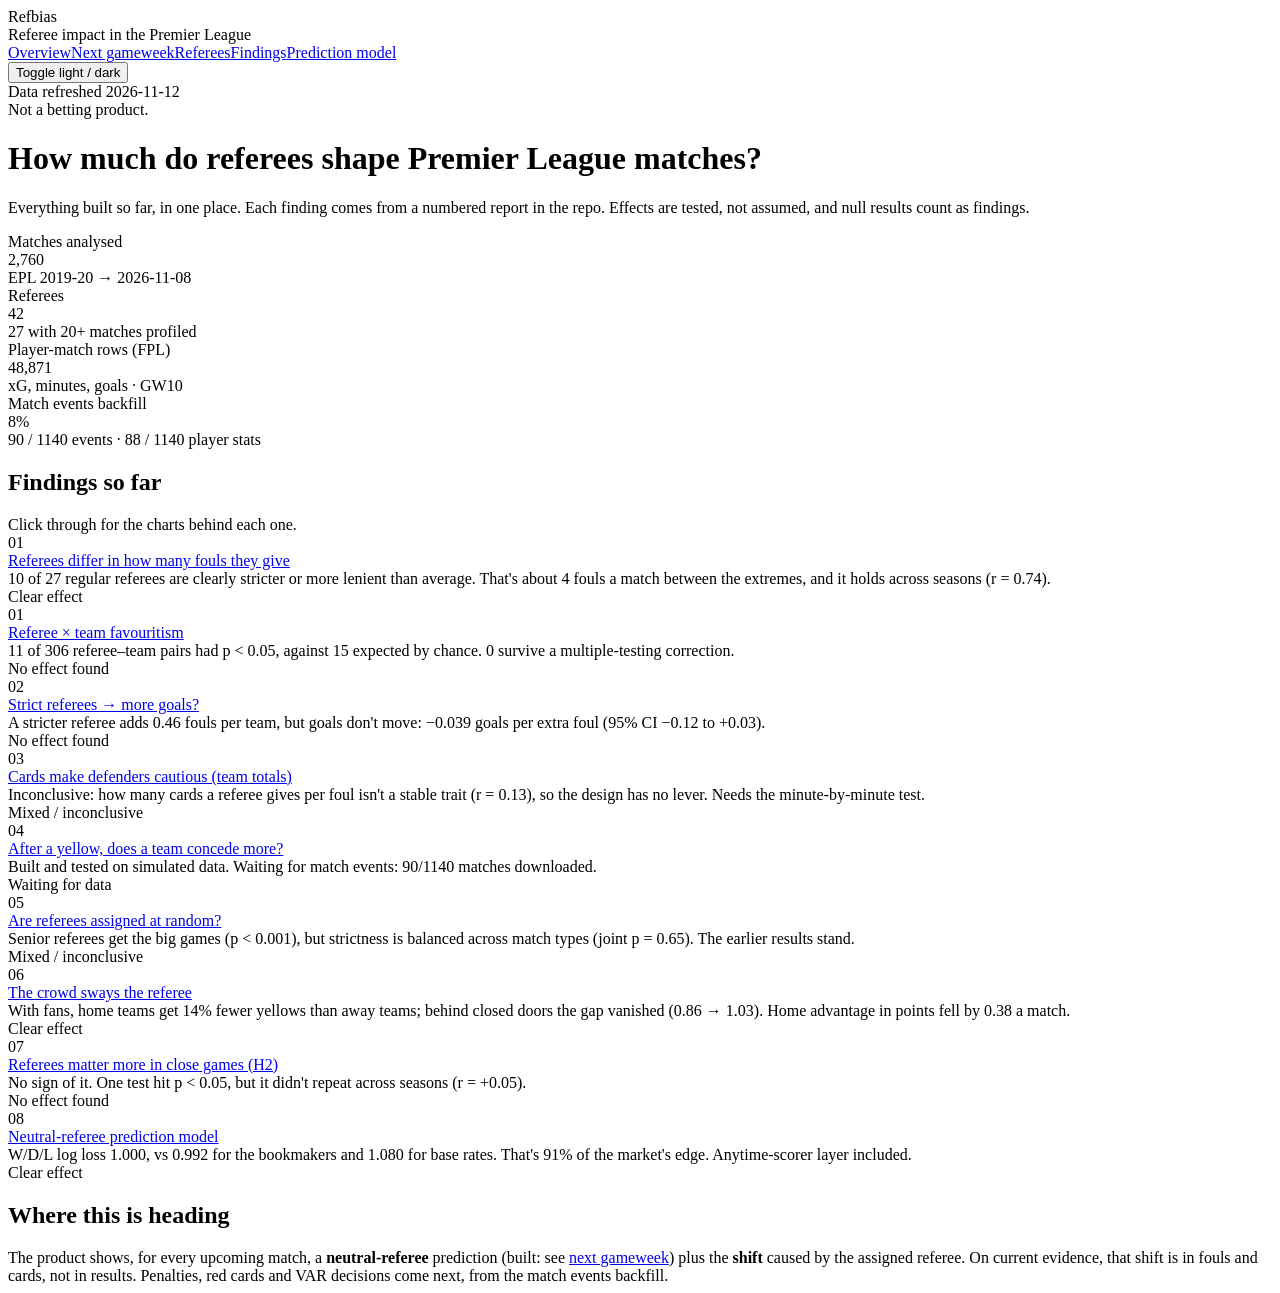
==== index.html @ 26c0f7f9 "Deploy dashboard 2026-11-12T18:56Z" ====
<!DOCTYPE html><!--ECUrWceeRQbYwWOrB_q6i--><html lang="en"><head><meta charSet="utf-8"/><meta name="viewport" content="width=device-width, initial-scale=1"/><link rel="stylesheet" href="/refbias-site/_next/static/css/5c55e3a667f16c22.css" data-precedence="next"/><link rel="preload" as="script" fetchPriority="low" href="/refbias-site/_next/static/chunks/webpack-c0bced33b0835803.js"/><script src="/refbias-site/_next/static/chunks/4bd1b696-c023c6e3521b1417.js" async=""></script><script src="/refbias-site/_next/static/chunks/255-5141c8f9f977b042.js" async=""></script><script src="/refbias-site/_next/static/chunks/main-app-4090a2dd60174a2a.js" async=""></script><script src="/refbias-site/_next/static/chunks/619-ba102abea3e3d0e4.js" async=""></script><script src="/refbias-site/_next/static/chunks/app/layout-abe1c6dff4b58927.js" async=""></script><script src="/refbias-site/_next/static/chunks/app/page-1b8b4e131edfd207.js" async=""></script><title>Refbias</title><meta name="description" content="How much do referees shape Premier League matches?"/><script src="/refbias-site/_next/static/chunks/polyfills-42372ed130431b0a.js" noModule=""></script></head><body><div hidden=""><!--$--><!--/$--></div><div class="shell"><aside class="side"><div class="brand">Refbias</div><div class="brand-sub">Referee impact in the Premier League</div><nav class="nav"><a class="active" href="/refbias-site/">Overview</a><a class="" href="/refbias-site/predictions/">Next gameweek</a><a class="" href="/refbias-site/referees/">Referees</a><a class="" href="/refbias-site/findings/">Findings</a><a class="" href="/refbias-site/model/">Prediction model</a></nav><button class="theme-toggle">Toggle light / dark</button><div class="side-foot">Data refreshed <!-- -->2026-11-12<br/>Not a betting product.</div></aside><main><h1>How much do referees shape Premier League matches?</h1><p class="lede">Everything built so far, in one place. Each finding comes from a numbered report in the repo. Effects are tested, not assumed, and null results count as findings.</p><div class="grid-4" style="margin-bottom:20px"><div class="tile"><div class="tile-label">Matches analysed</div><div class="tile-value">2,760</div><div class="tile-sub">EPL 2019-20 → 2026-11-08</div></div><div class="tile"><div class="tile-label">Referees</div><div class="tile-value">42</div><div class="tile-sub">27 with 20+ matches profiled</div></div><div class="tile"><div class="tile-label">Player-match rows (FPL)</div><div class="tile-value">48,871</div><div class="tile-sub">xG, minutes, goals · GW10</div></div><div class="tile"><div class="tile-label">Match events backfill</div><div class="tile-value">8%</div><div class="progress" aria-label="events backfill"><div style="width:7.894736842105263%"></div></div><div class="tile-sub">90 / 1140 events · 88 / 1140 player stats</div></div></div><section class="card"><div class="card-head"><div><h2>Findings so far</h2><div class="muted small">Click through for the charts behind each one.</div></div></div><div class="finding"><div class="finding-num">01</div><div><div class="finding-title"><a href="/refbias-site/referees/">Referees differ in how many fouls they give</a></div><div class="finding-text">10 of 27 regular referees are clearly stricter or more lenient than average. That&#x27;s about 4 fouls a match between the extremes, and it holds across seasons (r = 0.74).</div></div><span class="badge strong"><span class="dot"></span>Clear effect</span></div><div class="finding"><div class="finding-num">01</div><div><div class="finding-title"><a href="/refbias-site/referees/">Referee × team favouritism</a></div><div class="finding-text">11 of 306 referee–team pairs had p &lt; 0.05, against 15 expected by chance. 0 survive a multiple-testing correction.</div></div><span class="badge null"><span class="dot"></span>No effect found</span></div><div class="finding"><div class="finding-num">02</div><div><div class="finding-title"><a href="/refbias-site/findings/#fouls-goals">Strict referees → more goals?</a></div><div class="finding-text">A stricter referee adds 0.46 fouls per team, but goals don&#x27;t move: −0.039 goals per extra foul (95% CI −0.12 to +0.03).</div></div><span class="badge null"><span class="dot"></span>No effect found</span></div><div class="finding"><div class="finding-num">03</div><div><div class="finding-title"><a href="/refbias-site/findings/">Cards make defenders cautious (team totals)</a></div><div class="finding-text">Inconclusive: how many cards a referee gives per foul isn&#x27;t a stable trait (r = 0.13), so the design has no lever. Needs the minute-by-minute test.</div></div><span class="badge mixed"><span class="dot"></span>Mixed / inconclusive</span></div><div class="finding"><div class="finding-num">04</div><div><div class="finding-title"><a href="/refbias-site/findings/#card-timing">After a yellow, does a team concede more?</a></div><div class="finding-text">Built and tested on simulated data. Waiting for match events: 90/1140 matches downloaded.</div></div><span class="badge pending"><span class="dot"></span>Waiting for data</span></div><div class="finding"><div class="finding-num">05</div><div><div class="finding-title"><a href="/refbias-site/findings/#assignment">Are referees assigned at random?</a></div><div class="finding-text">Senior referees get the big games (p &lt; 0.001), but strictness is balanced across match types (joint p = 0.65). The earlier results stand.</div></div><span class="badge mixed"><span class="dot"></span>Mixed / inconclusive</span></div><div class="finding"><div class="finding-num">06</div><div><div class="finding-title"><a href="/refbias-site/findings/#crowd">The crowd sways the referee</a></div><div class="finding-text">With fans, home teams get 14% fewer yellows than away teams; behind closed doors the gap vanished (0.86 → 1.03). Home advantage in points fell by 0.38 a match.</div></div><span class="badge strong"><span class="dot"></span>Clear effect</span></div><div class="finding"><div class="finding-num">07</div><div><div class="finding-title"><a href="/refbias-site/findings/#closeness">Referees matter more in close games (H2)</a></div><div class="finding-text">No sign of it. One test hit p &lt; 0.05, but it didn&#x27;t repeat across seasons (r = +0.05).</div></div><span class="badge null"><span class="dot"></span>No effect found</span></div><div class="finding"><div class="finding-num">08</div><div><div class="finding-title"><a href="/refbias-site/model/">Neutral-referee prediction model</a></div><div class="finding-text">W/D/L log loss 1.000, vs 0.992 for the bookmakers and 1.080 for base rates. That&#x27;s 91% of the market&#x27;s edge. Anytime-scorer layer included.</div></div><span class="badge strong"><span class="dot"></span>Clear effect</span></div></section><section class="card"><div class="card-head"><div><h2>Where this is heading</h2></div></div><div class="finding-text">The product shows, for every upcoming match, a <b>neutral-referee</b> prediction (built: see<!-- --> <a href="/refbias-site/predictions/">next gameweek</a>) plus the <b>shift</b> caused by the assigned referee. On current evidence, that shift is in fouls and cards, not in results. Penalties, red cards and VAR decisions come next, from the match events backfill.</div></section><!--$--><!--/$--></main></div><script src="/refbias-site/_next/static/chunks/webpack-c0bced33b0835803.js" id="_R_" async=""></script><script>(self.__next_f=self.__next_f||[]).push([0])</script><script>self.__next_f.push([1,"1:\"$Sreact.fragment\"\n2:I[9039,[\"619\",\"static/chunks/619-ba102abea3e3d0e4.js\",\"177\",\"static/chunks/app/layout-abe1c6dff4b58927.js\"],\"Nav\"]\n3:I[9039,[\"619\",\"static/chunks/619-ba102abea3e3d0e4.js\",\"177\",\"static/chunks/app/layout-abe1c6dff4b58927.js\"],\"ThemeToggle\"]\n4:I[9766,[],\"\"]\n5:I[8924,[],\"\"]\n6:I[2619,[\"619\",\"static/chunks/619-ba102abea3e3d0e4.js\",\"974\",\"static/chunks/app/page-1b8b4e131edfd207.js\"],\"\"]\n13:I[7150,[],\"\"]\n:HL[\"/refbias-site/_next/static/css/5c55e3a667f16c22.css\",\"style\"]\n"])</script><script>self.__next_f.push([1,"0:{\"P\":null,\"b\":\"ECUrWceeRQbYwWOrB_q6i\",\"p\":\"/refbias-site\",\"c\":[\"\",\"\"],\"i\":false,\"f\":[[[\"\",{\"children\":[\"__PAGE__\",{}]},\"$undefined\",\"$undefined\",true],[\"\",[\"$\",\"$1\",\"c\",{\"children\":[[[\"$\",\"link\",\"0\",{\"rel\":\"stylesheet\",\"href\":\"/refbias-site/_next/static/css/5c55e3a667f16c22.css\",\"precedence\":\"next\",\"crossOrigin\":\"$undefined\",\"nonce\":\"$undefined\"}]],[\"$\",\"html\",null,{\"lang\":\"en\",\"children\":[\"$\",\"body\",null,{\"children\":[\"$\",\"div\",null,{\"className\":\"shell\",\"children\":[[\"$\",\"aside\",null,{\"className\":\"side\",\"children\":[[\"$\",\"div\",null,{\"className\":\"brand\",\"children\":\"Refbias\"}],[\"$\",\"div\",null,{\"className\":\"brand-sub\",\"children\":\"Referee impact in the Premier League\"}],[\"$\",\"$L2\",null,{}],[\"$\",\"$L3\",null,{}],[\"$\",\"div\",null,{\"className\":\"side-foot\",\"children\":[\"Data refreshed \",\"2026-11-12\",[\"$\",\"br\",null,{}],\"Not a betting product.\"]}]]}],[\"$\",\"main\",null,{\"children\":[\"$\",\"$L4\",null,{\"parallelRouterKey\":\"children\",\"error\":\"$undefined\",\"errorStyles\":\"$undefined\",\"errorScripts\":\"$undefined\",\"template\":[\"$\",\"$L5\",null,{}],\"templateStyles\":\"$undefined\",\"templateScripts\":\"$undefined\",\"notFound\":[[[\"$\",\"title\",null,{\"children\":\"404: This page could not be found.\"}],[\"$\",\"div\",null,{\"style\":{\"fontFamily\":\"system-ui,\\\"Segoe UI\\\",Roboto,Helvetica,Arial,sans-serif,\\\"Apple Color Emoji\\\",\\\"Segoe UI Emoji\\\"\",\"height\":\"100vh\",\"textAlign\":\"center\",\"display\":\"flex\",\"flexDirection\":\"column\",\"alignItems\":\"center\",\"justifyContent\":\"center\"},\"children\":[\"$\",\"div\",null,{\"children\":[[\"$\",\"style\",null,{\"dangerouslySetInnerHTML\":{\"__html\":\"body{color:#000;background:#fff;margin:0}.next-error-h1{border-right:1px solid rgba(0,0,0,.3)}@media (prefers-color-scheme:dark){body{color:#fff;background:#000}.next-error-h1{border-right:1px solid rgba(255,255,255,.3)}}\"}}],[\"$\",\"h1\",null,{\"className\":\"next-error-h1\",\"style\":{\"display\":\"inline-block\",\"margin\":\"0 20px 0 0\",\"padding\":\"0 23px 0 0\",\"fontSize\":24,\"fontWeight\":500,\"verticalAlign\":\"top\",\"lineHeight\":\"49px\"},\"children\":404}],[\"$\",\"div\",null,{\"style\":{\"display\":\"inline-block\"},\"children\":[\"$\",\"h2\",null,{\"style\":{\"fontSize\":14,\"fontWeight\":400,\"lineHeight\":\"49px\",\"margin\":0},\"children\":\"This page could not be found.\"}]}]]}]}]],[]],\"forbidden\":\"$undefined\",\"unauthorized\":\"$undefined\"}]}]]}]}]}]]}],{\"children\":[\"__PAGE__\",[\"$\",\"$1\",\"c\",{\"children\":[[[\"$\",\"h1\",null,{\"children\":\"How much do referees shape Premier League matches?\"}],[\"$\",\"p\",null,{\"className\":\"lede\",\"children\":\"Everything built so far, in one place. Each finding comes from a numbered report in the repo. Effects are tested, not assumed, and null results count as findings.\"}],[\"$\",\"div\",null,{\"className\":\"grid-4\",\"style\":{\"marginBottom\":20},\"children\":[[\"$\",\"div\",null,{\"className\":\"tile\",\"children\":[[\"$\",\"div\",null,{\"className\":\"tile-label\",\"children\":\"Matches analysed\"}],[\"$\",\"div\",null,{\"className\":\"tile-value\",\"children\":\"2,760\"}],\"$undefined\",[\"$\",\"div\",null,{\"className\":\"tile-sub\",\"children\":\"EPL 2019-20 → 2026-11-08\"}]]}],[\"$\",\"div\",null,{\"className\":\"tile\",\"children\":[[\"$\",\"div\",null,{\"className\":\"tile-label\",\"children\":\"Referees\"}],[\"$\",\"div\",null,{\"className\":\"tile-value\",\"children\":42}],\"$undefined\",[\"$\",\"div\",null,{\"className\":\"tile-sub\",\"children\":\"27 with 20+ matches profiled\"}]]}],[\"$\",\"div\",null,{\"className\":\"tile\",\"children\":[[\"$\",\"div\",null,{\"className\":\"tile-label\",\"children\":\"Player-match rows (FPL)\"}],[\"$\",\"div\",null,{\"className\":\"tile-value\",\"children\":\"48,871\"}],\"$undefined\",[\"$\",\"div\",null,{\"className\":\"tile-sub\",\"children\":\"xG, minutes, goals · GW10\"}]]}],[\"$\",\"div\",null,{\"className\":\"tile\",\"children\":[[\"$\",\"div\",null,{\"className\":\"tile-label\",\"children\":\"Match events backfill\"}],[\"$\",\"div\",null,{\"className\":\"tile-value\",\"children\":\"8%\"}],[\"$\",\"div\",null,{\"className\":\"progress\",\"aria-label\":\"events backfill\",\"children\":[\"$\",\"div\",null,{\"style\":{\"width\":\"7.894736842105263%\"}}]}],[\"$\",\"div\",null,{\"className\":\"tile-sub\",\"children\":\"90 / 1140 events · 88 / 1140 player stats\"}]]}]]}],[\"$\",\"section\",null,{\"className\":\"card\",\"children\":[[\"$\",\"div\",null,{\"className\":\"card-head\",\"children\":[[\"$\",\"div\",null,{\"children\":[[\"$\",\"h2\",null,{\"children\":\"Findings so far\"}],[\"$\",\"div\",null,{\"className\":\"muted small\",\"children\":\"Click through for the charts behind each one.\"}]]}],\"$undefined\"]}],[[\"$\",\"div\",\"Referees differ in how many fouls they give\",{\"className\":\"finding\",\"children\":[[\"$\",\"div\",null,{\"className\":\"finding-num\",\"children\":\"01\"}],[\"$\",\"div\",null,{\"children\":[[\"$\",\"div\",null,{\"className\":\"finding-title\",\"children\":[\"$\",\"$L6\",null,{\"href\":\"/referees/\",\"children\":\"Referees differ in how many fouls they give\"}]}],[\"$\",\"div\",null,{\"className\":\"finding-text\",\"children\":\"10 of 27 regular referees are clearly stricter or more lenient than average. That's about 4 fouls a match between the extremes, and it holds across seasons (r = 0.74).\"}]]}],\"$L7\"]}],\"$L8\",\"$L9\",\"$La\",\"$Lb\",\"$Lc\",\"$Ld\",\"$Le\",\"$Lf\"]]}],\"$L10\"],null,\"$L11\"]}],{},null,false]},null,false],\"$L12\",false]],\"m\":\"$undefined\",\"G\":[\"$13\",[]],\"s\":false,\"S\":true}\n"])</script><script>self.__next_f.push([1,"14:I[4431,[],\"OutletBoundary\"]\n16:I[5278,[],\"AsyncMetadataOutlet\"]\n18:I[4431,[],\"ViewportBoundary\"]\n1a:I[4431,[],\"MetadataBoundary\"]\n1b:\"$Sreact.suspense\"\n7:[\"$\",\"span\",null,{\"className\":\"badge strong\",\"children\":[[\"$\",\"span\",null,{\"className\":\"dot\"}],\"Clear effect\"]}]\n8:[\"$\",\"div\",\"Referee × team favouritism\",{\"className\":\"finding\",\"children\":[[\"$\",\"div\",null,{\"className\":\"finding-num\",\"children\":\"01\"}],[\"$\",\"div\",null,{\"children\":[[\"$\",\"div\",null,{\"className\":\"finding-title\",\"children\":[\"$\",\"$L6\",null,{\"href\":\"/referees/\",\"children\":\"Referee × team favouritism\"}]}],[\"$\",\"div\",null,{\"className\":\"finding-text\",\"children\":\"11 of 306 referee–team pairs had p \u003c 0.05, against 15 expected by chance. 0 survive a multiple-testing correction.\"}]]}],[\"$\",\"span\",null,{\"className\":\"badge null\",\"children\":[[\"$\",\"span\",null,{\"className\":\"dot\"}],\"No effect found\"]}]]}]\n9:[\"$\",\"div\",\"Strict referees → more goals?\",{\"className\":\"finding\",\"children\":[[\"$\",\"div\",null,{\"className\":\"finding-num\",\"children\":\"02\"}],[\"$\",\"div\",null,{\"children\":[[\"$\",\"div\",null,{\"className\":\"finding-title\",\"children\":[\"$\",\"$L6\",null,{\"href\":\"/findings/#fouls-goals\",\"children\":\"Strict referees → more goals?\"}]}],[\"$\",\"div\",null,{\"className\":\"finding-text\",\"children\":\"A stricter referee adds 0.46 fouls per team, but goals don't move: −0.039 goals per extra foul (95% CI −0.12 to +0.03).\"}]]}],[\"$\",\"span\",null,{\"className\":\"badge null\",\"children\":[[\"$\",\"span\",null,{\"className\":\"dot\"}],\"No effect found\"]}]]}]\na:[\"$\",\"div\",\"Cards make defenders cautious (team totals)\",{\"className\":\"finding\",\"children\":[[\"$\",\"div\",null,{\"className\":\"finding-num\",\"children\":\"03\"}],[\"$\",\"div\",null,{\"children\":[[\"$\",\"div\",null,{\"className\":\"finding-title\",\"children\":[\"$\",\"$L6\",null,{\"href\":\"/findings/\",\"children\":\"Cards make defenders cautious (team totals)\"}]}],[\"$\",\"div\",null,{\"className\":\"finding-text\",\"children\":\"Inconclusive: how many cards a referee gives per foul isn't a stable trait (r = 0.13), so the design has no lever. Needs the minute-by-minute test.\"}]]}]"])</script><script>self.__next_f.push([1,",[\"$\",\"span\",null,{\"className\":\"badge mixed\",\"children\":[[\"$\",\"span\",null,{\"className\":\"dot\"}],\"Mixed / inconclusive\"]}]]}]\nb:[\"$\",\"div\",\"After a yellow, does a team concede more?\",{\"className\":\"finding\",\"children\":[[\"$\",\"div\",null,{\"className\":\"finding-num\",\"children\":\"04\"}],[\"$\",\"div\",null,{\"children\":[[\"$\",\"div\",null,{\"className\":\"finding-title\",\"children\":[\"$\",\"$L6\",null,{\"href\":\"/findings/#card-timing\",\"children\":\"After a yellow, does a team concede more?\"}]}],[\"$\",\"div\",null,{\"className\":\"finding-text\",\"children\":\"Built and tested on simulated data. Waiting for match events: 90/1140 matches downloaded.\"}]]}],[\"$\",\"span\",null,{\"className\":\"badge pending\",\"children\":[[\"$\",\"span\",null,{\"className\":\"dot\"}],\"Waiting for data\"]}]]}]\nc:[\"$\",\"div\",\"Are referees assigned at random?\",{\"className\":\"finding\",\"children\":[[\"$\",\"div\",null,{\"className\":\"finding-num\",\"children\":\"05\"}],[\"$\",\"div\",null,{\"children\":[[\"$\",\"div\",null,{\"className\":\"finding-title\",\"children\":[\"$\",\"$L6\",null,{\"href\":\"/findings/#assignment\",\"children\":\"Are referees assigned at random?\"}]}],[\"$\",\"div\",null,{\"className\":\"finding-text\",\"children\":\"Senior referees get the big games (p \u003c 0.001), but strictness is balanced across match types (joint p = 0.65). The earlier results stand.\"}]]}],[\"$\",\"span\",null,{\"className\":\"badge mixed\",\"children\":[[\"$\",\"span\",null,{\"className\":\"dot\"}],\"Mixed / inconclusive\"]}]]}]\nd:[\"$\",\"div\",\"The crowd sways the referee\",{\"className\":\"finding\",\"children\":[[\"$\",\"div\",null,{\"className\":\"finding-num\",\"children\":\"06\"}],[\"$\",\"div\",null,{\"children\":[[\"$\",\"div\",null,{\"className\":\"finding-title\",\"children\":[\"$\",\"$L6\",null,{\"href\":\"/findings/#crowd\",\"children\":\"The crowd sways the referee\"}]}],[\"$\",\"div\",null,{\"className\":\"finding-text\",\"children\":\"With fans, home teams get 14% fewer yellows than away teams; behind closed doors the gap vanished (0.86 → 1.03). Home advantage in points fell by 0.38 a match.\"}]]}],[\"$\",\"span\",null,{\"className\":\"badge strong\",\"children\":[[\"$\",\"span\",null,{\"className\":\"dot\"}],\"Clear effect\"]}]]}]\ne:["])</script><script>self.__next_f.push([1,"\"$\",\"div\",\"Referees matter more in close games (H2)\",{\"className\":\"finding\",\"children\":[[\"$\",\"div\",null,{\"className\":\"finding-num\",\"children\":\"07\"}],[\"$\",\"div\",null,{\"children\":[[\"$\",\"div\",null,{\"className\":\"finding-title\",\"children\":[\"$\",\"$L6\",null,{\"href\":\"/findings/#closeness\",\"children\":\"Referees matter more in close games (H2)\"}]}],[\"$\",\"div\",null,{\"className\":\"finding-text\",\"children\":\"No sign of it. One test hit p \u003c 0.05, but it didn't repeat across seasons (r = +0.05).\"}]]}],[\"$\",\"span\",null,{\"className\":\"badge null\",\"children\":[[\"$\",\"span\",null,{\"className\":\"dot\"}],\"No effect found\"]}]]}]\nf:[\"$\",\"div\",\"Neutral-referee prediction model\",{\"className\":\"finding\",\"children\":[[\"$\",\"div\",null,{\"className\":\"finding-num\",\"children\":\"08\"}],[\"$\",\"div\",null,{\"children\":[[\"$\",\"div\",null,{\"className\":\"finding-title\",\"children\":[\"$\",\"$L6\",null,{\"href\":\"/model/\",\"children\":\"Neutral-referee prediction model\"}]}],[\"$\",\"div\",null,{\"className\":\"finding-text\",\"children\":\"W/D/L log loss 1.000, vs 0.992 for the bookmakers and 1.080 for base rates. That's 91% of the market's edge. Anytime-scorer layer included.\"}]]}],[\"$\",\"span\",null,{\"className\":\"badge strong\",\"children\":[[\"$\",\"span\",null,{\"className\":\"dot\"}],\"Clear effect\"]}]]}]\n"])</script><script>self.__next_f.push([1,"10:[\"$\",\"section\",null,{\"className\":\"card\",\"children\":[[\"$\",\"div\",null,{\"className\":\"card-head\",\"children\":[[\"$\",\"div\",null,{\"children\":[[\"$\",\"h2\",null,{\"children\":\"Where this is heading\"}],\"$undefined\"]}],\"$undefined\"]}],[\"$\",\"div\",null,{\"className\":\"finding-text\",\"children\":[\"The product shows, for every upcoming match, a \",[\"$\",\"b\",null,{\"children\":\"neutral-referee\"}],\" prediction (built: see\",\" \",[\"$\",\"$L6\",null,{\"href\":\"/predictions/\",\"children\":\"next gameweek\"}],\") plus the \",[\"$\",\"b\",null,{\"children\":\"shift\"}],\" caused by the assigned referee. On current evidence, that shift is in fouls and cards, not in results. Penalties, red cards and VAR decisions come next, from the match events backfill.\"]}]]}]\n"])</script><script>self.__next_f.push([1,"11:[\"$\",\"$L14\",null,{\"children\":[\"$L15\",[\"$\",\"$L16\",null,{\"promise\":\"$@17\"}]]}]\n12:[\"$\",\"$1\",\"h\",{\"children\":[null,[[\"$\",\"$L18\",null,{\"children\":\"$L19\"}],null],[\"$\",\"$L1a\",null,{\"children\":[\"$\",\"div\",null,{\"hidden\":true,\"children\":[\"$\",\"$1b\",null,{\"fallback\":null,\"children\":\"$L1c\"}]}]}]]}]\n"])</script><script>self.__next_f.push([1,"19:[[\"$\",\"meta\",\"0\",{\"charSet\":\"utf-8\"}],[\"$\",\"meta\",\"1\",{\"name\":\"viewport\",\"content\":\"width=device-width, initial-scale=1\"}]]\n15:null\n"])</script><script>self.__next_f.push([1,"17:{\"metadata\":[[\"$\",\"title\",\"0\",{\"children\":\"Refbias\"}],[\"$\",\"meta\",\"1\",{\"name\":\"description\",\"content\":\"How much do referees shape Premier League matches?\"}]],\"error\":null,\"digest\":\"$undefined\"}\n"])</script><script>self.__next_f.push([1,"1c:\"$17:metadata\"\n"])</script></body></html>
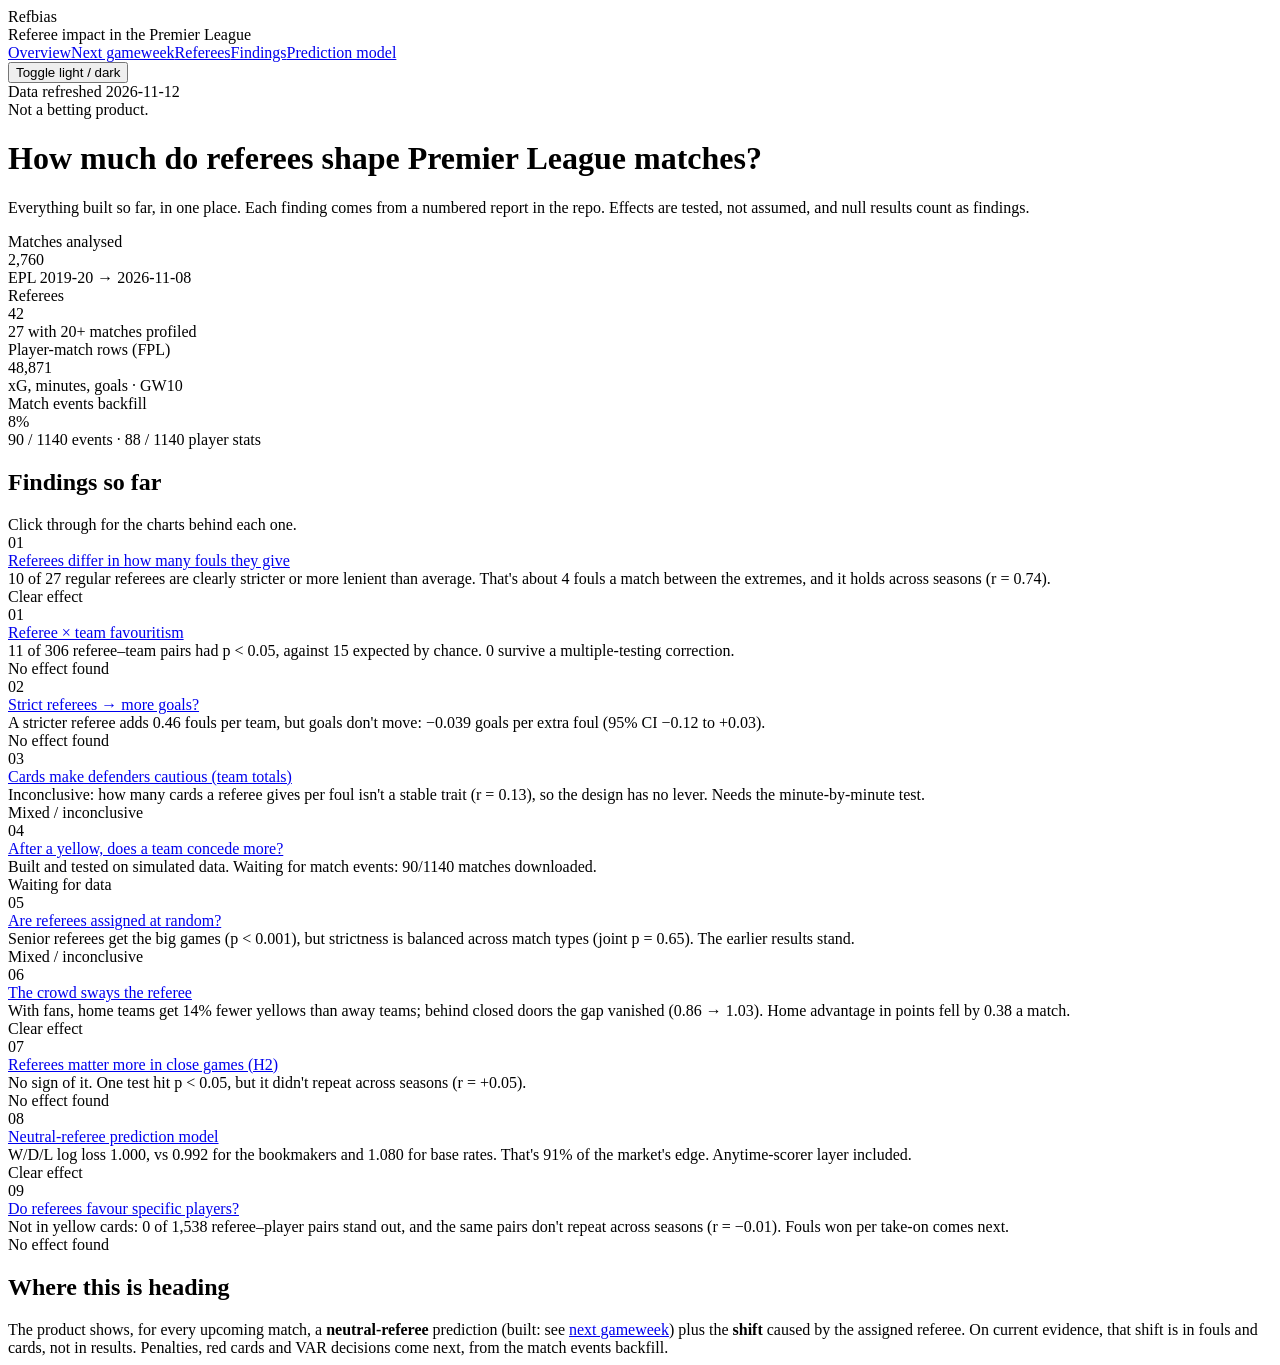
==== commit e5537a4d: "Deploy dashboard 2026-11-12T19:23Z" ====
--- a/index.html
+++ b/index.html
@@ -1 +1 @@
-<!DOCTYPE html><!--ECUrWceeRQbYwWOrB_q6i--><html lang="en"><head><meta charSet="utf-8"/><meta name="viewport" content="width=device-width, initial-scale=1"/><link rel="stylesheet" href="/refbias-site/_next/static/css/5c55e3a667f16c22.css" data-precedence="next"/><link rel="preload" as="script" fetchPriority="low" href="/refbias-site/_next/static/chunks/webpack-c0bced33b0835803.js"/><script src="/refbias-site/_next/static/chunks/4bd1b696-c023c6e3521b1417.js" async=""></script><script src="/refbias-site/_next/static/chunks/255-5141c8f9f977b042.js" async=""></script><script src="/refbias-site/_next/static/chunks/main-app-4090a2dd60174a2a.js" async=""></script><script src="/refbias-site/_next/static/chunks/619-ba102abea3e3d0e4.js" async=""></script><script src="/refbias-site/_next/static/chunks/app/layout-abe1c6dff4b58927.js" async=""></script><script src="/refbias-site/_next/static/chunks/app/page-1b8b4e131edfd207.js" async=""></script><title>Refbias</title><meta name="description" content="How much do referees shape Premier League matches?"/><script src="/refbias-site/_next/static/chunks/polyfills-42372ed130431b0a.js" noModule=""></script></head><body><div hidden=""><!--$--><!--/$--></div><div class="shell"><aside class="side"><div class="brand">Refbias</div><div class="brand-sub">Referee impact in the Premier League</div><nav class="nav"><a class="active" href="/refbias-site/">Overview</a><a class="" href="/refbias-site/predictions/">Next gameweek</a><a class="" href="/refbias-site/referees/">Referees</a><a class="" href="/refbias-site/findings/">Findings</a><a class="" href="/refbias-site/model/">Prediction model</a></nav><button class="theme-toggle">Toggle light / dark</button><div class="side-foot">Data refreshed <!-- -->2026-11-12<br/>Not a betting product.</div></aside><main><h1>How much do referees shape Premier League matches?</h1><p class="lede">Everything built so far, in one place. Each finding comes from a numbered report in the repo. Effects are tested, not assumed, and null results count as findings.</p><div class="grid-4" style="margin-bottom:20px"><div class="tile"><div class="tile-label">Matches analysed</div><div class="tile-value">2,760</div><div class="tile-sub">EPL 2019-20 → 2026-11-08</div></div><div class="tile"><div class="tile-label">Referees</div><div class="tile-value">42</div><div class="tile-sub">27 with 20+ matches profiled</div></div><div class="tile"><div class="tile-label">Player-match rows (FPL)</div><div class="tile-value">48,871</div><div class="tile-sub">xG, minutes, goals · GW10</div></div><div class="tile"><div class="tile-label">Match events backfill</div><div class="tile-value">8%</div><div class="progress" aria-label="events backfill"><div style="width:7.894736842105263%"></div></div><div class="tile-sub">90 / 1140 events · 88 / 1140 player stats</div></div></div><section class="card"><div class="card-head"><div><h2>Findings so far</h2><div class="muted small">Click through for the charts behind each one.</div></div></div><div class="finding"><div class="finding-num">01</div><div><div class="finding-title"><a href="/refbias-site/referees/">Referees differ in how many fouls they give</a></div><div class="finding-text">10 of 27 regular referees are clearly stricter or more lenient than average. That&#x27;s about 4 fouls a match between the extremes, and it holds across seasons (r = 0.74).</div></div><span class="badge strong"><span class="dot"></span>Clear effect</span></div><div class="finding"><div class="finding-num">01</div><div><div class="finding-title"><a href="/refbias-site/referees/">Referee × team favouritism</a></div><div class="finding-text">11 of 306 referee–team pairs had p &lt; 0.05, against 15 expected by chance. 0 survive a multiple-testing correction.</div></div><span class="badge null"><span class="dot"></span>No effect found</span></div><div class="finding"><div class="finding-num">02</div><div><div class="finding-title"><a href="/refbias-site/findings/#fouls-goals">Strict referees → more goals?</a></div><div class="finding-text">A stricter referee adds 0.46 fouls per team, but goals don&#x27;t move: −0.039 goals per extra foul (95% CI −0.12 to +0.03).</div></div><span class="badge null"><span class="dot"></span>No effect found</span></div><div class="finding"><div class="finding-num">03</div><div><div class="finding-title"><a href="/refbias-site/findings/">Cards make defenders cautious (team totals)</a></div><div class="finding-text">Inconclusive: how many cards a referee gives per foul isn&#x27;t a stable trait (r = 0.13), so the design has no lever. Needs the minute-by-minute test.</div></div><span class="badge mixed"><span class="dot"></span>Mixed / inconclusive</span></div><div class="finding"><div class="finding-num">04</div><div><div class="finding-title"><a href="/refbias-site/findings/#card-timing">After a yellow, does a team concede more?</a></div><div class="finding-text">Built and tested on simulated data. Waiting for match events: 90/1140 matches downloaded.</div></div><span class="badge pending"><span class="dot"></span>Waiting for data</span></div><div class="finding"><div class="finding-num">05</div><div><div class="finding-title"><a href="/refbias-site/findings/#assignment">Are referees assigned at random?</a></div><div class="finding-text">Senior referees get the big games (p &lt; 0.001), but strictness is balanced across match types (joint p = 0.65). The earlier results stand.</div></div><span class="badge mixed"><span class="dot"></span>Mixed / inconclusive</span></div><div class="finding"><div class="finding-num">06</div><div><div class="finding-title"><a href="/refbias-site/findings/#crowd">The crowd sways the referee</a></div><div class="finding-text">With fans, home teams get 14% fewer yellows than away teams; behind closed doors the gap vanished (0.86 → 1.03). Home advantage in points fell by 0.38 a match.</div></div><span class="badge strong"><span class="dot"></span>Clear effect</span></div><div class="finding"><div class="finding-num">07</div><div><div class="finding-title"><a href="/refbias-site/findings/#closeness">Referees matter more in close games (H2)</a></div><div class="finding-text">No sign of it. One test hit p &lt; 0.05, but it didn&#x27;t repeat across seasons (r = +0.05).</div></div><span class="badge null"><span class="dot"></span>No effect found</span></div><div class="finding"><div class="finding-num">08</div><div><div class="finding-title"><a href="/refbias-site/model/">Neutral-referee prediction model</a></div><div class="finding-text">W/D/L log loss 1.000, vs 0.992 for the bookmakers and 1.080 for base rates. That&#x27;s 91% of the market&#x27;s edge. Anytime-scorer layer included.</div></div><span class="badge strong"><span class="dot"></span>Clear effect</span></div></section><section class="card"><div class="card-head"><div><h2>Where this is heading</h2></div></div><div class="finding-text">The product shows, for every upcoming match, a <b>neutral-referee</b> prediction (built: see<!-- --> <a href="/refbias-site/predictions/">next gameweek</a>) plus the <b>shift</b> caused by the assigned referee. On current evidence, that shift is in fouls and cards, not in results. Penalties, red cards and VAR decisions come next, from the match events backfill.</div></section><!--$--><!--/$--></main></div><script src="/refbias-site/_next/static/chunks/webpack-c0bced33b0835803.js" id="_R_" async=""></script><script>(self.__next_f=self.__next_f||[]).push([0])</script><script>self.__next_f.push([1,"1:\"$Sreact.fragment\"\n2:I[9039,[\"619\",\"static/chunks/619-ba102abea3e3d0e4.js\",\"177\",\"static/chunks/app/layout-abe1c6dff4b58927.js\"],\"Nav\"]\n3:I[9039,[\"619\",\"static/chunks/619-ba102abea3e3d0e4.js\",\"177\",\"static/chunks/app/layout-abe1c6dff4b58927.js\"],\"ThemeToggle\"]\n4:I[9766,[],\"\"]\n5:I[8924,[],\"\"]\n6:I[2619,[\"619\",\"static/chunks/619-ba102abea3e3d0e4.js\",\"974\",\"static/chunks/app/page-1b8b4e131edfd207.js\"],\"\"]\n13:I[7150,[],\"\"]\n:HL[\"/refbias-site/_next/static/css/5c55e3a667f16c22.css\",\"style\"]\n"])</script><script>self.__next_f.push([1,"0:{\"P\":null,\"b\":\"ECUrWceeRQbYwWOrB_q6i\",\"p\":\"/refbias-site\",\"c\":[\"\",\"\"],\"i\":false,\"f\":[[[\"\",{\"children\":[\"__PAGE__\",{}]},\"$undefined\",\"$undefined\",true],[\"\",[\"$\",\"$1\",\"c\",{\"children\":[[[\"$\",\"link\",\"0\",{\"rel\":\"stylesheet\",\"href\":\"/refbias-site/_next/static/css/5c55e3a667f16c22.css\",\"precedence\":\"next\",\"crossOrigin\":\"$undefined\",\"nonce\":\"$undefined\"}]],[\"$\",\"html\",null,{\"lang\":\"en\",\"children\":[\"$\",\"body\",null,{\"children\":[\"$\",\"div\",null,{\"className\":\"shell\",\"children\":[[\"$\",\"aside\",null,{\"className\":\"side\",\"children\":[[\"$\",\"div\",null,{\"className\":\"brand\",\"children\":\"Refbias\"}],[\"$\",\"div\",null,{\"className\":\"brand-sub\",\"children\":\"Referee impact in the Premier League\"}],[\"$\",\"$L2\",null,{}],[\"$\",\"$L3\",null,{}],[\"$\",\"div\",null,{\"className\":\"side-foot\",\"children\":[\"Data refreshed \",\"2026-11-12\",[\"$\",\"br\",null,{}],\"Not a betting product.\"]}]]}],[\"$\",\"main\",null,{\"children\":[\"$\",\"$L4\",null,{\"parallelRouterKey\":\"children\",\"error\":\"$undefined\",\"errorStyles\":\"$undefined\",\"errorScripts\":\"$undefined\",\"template\":[\"$\",\"$L5\",null,{}],\"templateStyles\":\"$undefined\",\"templateScripts\":\"$undefined\",\"notFound\":[[[\"$\",\"title\",null,{\"children\":\"404: This page could not be found.\"}],[\"$\",\"div\",null,{\"style\":{\"fontFamily\":\"system-ui,\\\"Segoe UI\\\",Roboto,Helvetica,Arial,sans-serif,\\\"Apple Color Emoji\\\",\\\"Segoe UI Emoji\\\"\",\"height\":\"100vh\",\"textAlign\":\"center\",\"display\":\"flex\",\"flexDirection\":\"column\",\"alignItems\":\"center\",\"justifyContent\":\"center\"},\"children\":[\"$\",\"div\",null,{\"children\":[[\"$\",\"style\",null,{\"dangerouslySetInnerHTML\":{\"__html\":\"body{color:#000;background:#fff;margin:0}.next-error-h1{border-right:1px solid rgba(0,0,0,.3)}@media (prefers-color-scheme:dark){body{color:#fff;background:#000}.next-error-h1{border-right:1px solid rgba(255,255,255,.3)}}\"}}],[\"$\",\"h1\",null,{\"className\":\"next-error-h1\",\"style\":{\"display\":\"inline-block\",\"margin\":\"0 20px 0 0\",\"padding\":\"0 23px 0 0\",\"fontSize\":24,\"fontWeight\":500,\"verticalAlign\":\"top\",\"lineHeight\":\"49px\"},\"children\":404}],[\"$\",\"div\",null,{\"style\":{\"display\":\"inline-block\"},\"children\":[\"$\",\"h2\",null,{\"style\":{\"fontSize\":14,\"fontWeight\":400,\"lineHeight\":\"49px\",\"margin\":0},\"children\":\"This page could not be found.\"}]}]]}]}]],[]],\"forbidden\":\"$undefined\",\"unauthorized\":\"$undefined\"}]}]]}]}]}]]}],{\"children\":[\"__PAGE__\",[\"$\",\"$1\",\"c\",{\"children\":[[[\"$\",\"h1\",null,{\"children\":\"How much do referees shape Premier League matches?\"}],[\"$\",\"p\",null,{\"className\":\"lede\",\"children\":\"Everything built so far, in one place. Each finding comes from a numbered report in the repo. Effects are tested, not assumed, and null results count as findings.\"}],[\"$\",\"div\",null,{\"className\":\"grid-4\",\"style\":{\"marginBottom\":20},\"children\":[[\"$\",\"div\",null,{\"className\":\"tile\",\"children\":[[\"$\",\"div\",null,{\"className\":\"tile-label\",\"children\":\"Matches analysed\"}],[\"$\",\"div\",null,{\"className\":\"tile-value\",\"children\":\"2,760\"}],\"$undefined\",[\"$\",\"div\",null,{\"className\":\"tile-sub\",\"children\":\"EPL 2019-20 → 2026-11-08\"}]]}],[\"$\",\"div\",null,{\"className\":\"tile\",\"children\":[[\"$\",\"div\",null,{\"className\":\"tile-label\",\"children\":\"Referees\"}],[\"$\",\"div\",null,{\"className\":\"tile-value\",\"children\":42}],\"$undefined\",[\"$\",\"div\",null,{\"className\":\"tile-sub\",\"children\":\"27 with 20+ matches profiled\"}]]}],[\"$\",\"div\",null,{\"className\":\"tile\",\"children\":[[\"$\",\"div\",null,{\"className\":\"tile-label\",\"children\":\"Player-match rows (FPL)\"}],[\"$\",\"div\",null,{\"className\":\"tile-value\",\"children\":\"48,871\"}],\"$undefined\",[\"$\",\"div\",null,{\"className\":\"tile-sub\",\"children\":\"xG, minutes, goals · GW10\"}]]}],[\"$\",\"div\",null,{\"className\":\"tile\",\"children\":[[\"$\",\"div\",null,{\"className\":\"tile-label\",\"children\":\"Match events backfill\"}],[\"$\",\"div\",null,{\"className\":\"tile-value\",\"children\":\"8%\"}],[\"$\",\"div\",null,{\"className\":\"progress\",\"aria-label\":\"events backfill\",\"children\":[\"$\",\"div\",null,{\"style\":{\"width\":\"7.894736842105263%\"}}]}],[\"$\",\"div\",null,{\"className\":\"tile-sub\",\"children\":\"90 / 1140 events · 88 / 1140 player stats\"}]]}]]}],[\"$\",\"section\",null,{\"className\":\"card\",\"children\":[[\"$\",\"div\",null,{\"className\":\"card-head\",\"children\":[[\"$\",\"div\",null,{\"children\":[[\"$\",\"h2\",null,{\"children\":\"Findings so far\"}],[\"$\",\"div\",null,{\"className\":\"muted small\",\"children\":\"Click through for the charts behind each one.\"}]]}],\"$undefined\"]}],[[\"$\",\"div\",\"Referees differ in how many fouls they give\",{\"className\":\"finding\",\"children\":[[\"$\",\"div\",null,{\"className\":\"finding-num\",\"children\":\"01\"}],[\"$\",\"div\",null,{\"children\":[[\"$\",\"div\",null,{\"className\":\"finding-title\",\"children\":[\"$\",\"$L6\",null,{\"href\":\"/referees/\",\"children\":\"Referees differ in how many fouls they give\"}]}],[\"$\",\"div\",null,{\"className\":\"finding-text\",\"children\":\"10 of 27 regular referees are clearly stricter or more lenient than average. That's about 4 fouls a match between the extremes, and it holds across seasons (r = 0.74).\"}]]}],\"$L7\"]}],\"$L8\",\"$L9\",\"$La\",\"$Lb\",\"$Lc\",\"$Ld\",\"$Le\",\"$Lf\"]]}],\"$L10\"],null,\"$L11\"]}],{},null,false]},null,false],\"$L12\",false]],\"m\":\"$undefined\",\"G\":[\"$13\",[]],\"s\":false,\"S\":true}\n"])</script><script>self.__next_f.push([1,"14:I[4431,[],\"OutletBoundary\"]\n16:I[5278,[],\"AsyncMetadataOutlet\"]\n18:I[4431,[],\"ViewportBoundary\"]\n1a:I[4431,[],\"MetadataBoundary\"]\n1b:\"$Sreact.suspense\"\n7:[\"$\",\"span\",null,{\"className\":\"badge strong\",\"children\":[[\"$\",\"span\",null,{\"className\":\"dot\"}],\"Clear effect\"]}]\n8:[\"$\",\"div\",\"Referee × team favouritism\",{\"className\":\"finding\",\"children\":[[\"$\",\"div\",null,{\"className\":\"finding-num\",\"children\":\"01\"}],[\"$\",\"div\",null,{\"children\":[[\"$\",\"div\",null,{\"className\":\"finding-title\",\"children\":[\"$\",\"$L6\",null,{\"href\":\"/referees/\",\"children\":\"Referee × team favouritism\"}]}],[\"$\",\"div\",null,{\"className\":\"finding-text\",\"children\":\"11 of 306 referee–team pairs had p \u003c 0.05, against 15 expected by chance. 0 survive a multiple-testing correction.\"}]]}],[\"$\",\"span\",null,{\"className\":\"badge null\",\"children\":[[\"$\",\"span\",null,{\"className\":\"dot\"}],\"No effect found\"]}]]}]\n9:[\"$\",\"div\",\"Strict referees → more goals?\",{\"className\":\"finding\",\"children\":[[\"$\",\"div\",null,{\"className\":\"finding-num\",\"children\":\"02\"}],[\"$\",\"div\",null,{\"children\":[[\"$\",\"div\",null,{\"className\":\"finding-title\",\"children\":[\"$\",\"$L6\",null,{\"href\":\"/findings/#fouls-goals\",\"children\":\"Strict referees → more goals?\"}]}],[\"$\",\"div\",null,{\"className\":\"finding-text\",\"children\":\"A stricter referee adds 0.46 fouls per team, but goals don't move: −0.039 goals per extra foul (95% CI −0.12 to +0.03).\"}]]}],[\"$\",\"span\",null,{\"className\":\"badge null\",\"children\":[[\"$\",\"span\",null,{\"className\":\"dot\"}],\"No effect found\"]}]]}]\na:[\"$\",\"div\",\"Cards make defenders cautious (team totals)\",{\"className\":\"finding\",\"children\":[[\"$\",\"div\",null,{\"className\":\"finding-num\",\"children\":\"03\"}],[\"$\",\"div\",null,{\"children\":[[\"$\",\"div\",null,{\"className\":\"finding-title\",\"children\":[\"$\",\"$L6\",null,{\"href\":\"/findings/\",\"children\":\"Cards make defenders cautious (team totals)\"}]}],[\"$\",\"div\",null,{\"className\":\"finding-text\",\"children\":\"Inconclusive: how many cards a referee gives per foul isn't a stable trait (r = 0.13), so the design has no lever. Needs the minute-by-minute test.\"}]]}]"])</script><script>self.__next_f.push([1,",[\"$\",\"span\",null,{\"className\":\"badge mixed\",\"children\":[[\"$\",\"span\",null,{\"className\":\"dot\"}],\"Mixed / inconclusive\"]}]]}]\nb:[\"$\",\"div\",\"After a yellow, does a team concede more?\",{\"className\":\"finding\",\"children\":[[\"$\",\"div\",null,{\"className\":\"finding-num\",\"children\":\"04\"}],[\"$\",\"div\",null,{\"children\":[[\"$\",\"div\",null,{\"className\":\"finding-title\",\"children\":[\"$\",\"$L6\",null,{\"href\":\"/findings/#card-timing\",\"children\":\"After a yellow, does a team concede more?\"}]}],[\"$\",\"div\",null,{\"className\":\"finding-text\",\"children\":\"Built and tested on simulated data. Waiting for match events: 90/1140 matches downloaded.\"}]]}],[\"$\",\"span\",null,{\"className\":\"badge pending\",\"children\":[[\"$\",\"span\",null,{\"className\":\"dot\"}],\"Waiting for data\"]}]]}]\nc:[\"$\",\"div\",\"Are referees assigned at random?\",{\"className\":\"finding\",\"children\":[[\"$\",\"div\",null,{\"className\":\"finding-num\",\"children\":\"05\"}],[\"$\",\"div\",null,{\"children\":[[\"$\",\"div\",null,{\"className\":\"finding-title\",\"children\":[\"$\",\"$L6\",null,{\"href\":\"/findings/#assignment\",\"children\":\"Are referees assigned at random?\"}]}],[\"$\",\"div\",null,{\"className\":\"finding-text\",\"children\":\"Senior referees get the big games (p \u003c 0.001), but strictness is balanced across match types (joint p = 0.65). The earlier results stand.\"}]]}],[\"$\",\"span\",null,{\"className\":\"badge mixed\",\"children\":[[\"$\",\"span\",null,{\"className\":\"dot\"}],\"Mixed / inconclusive\"]}]]}]\nd:[\"$\",\"div\",\"The crowd sways the referee\",{\"className\":\"finding\",\"children\":[[\"$\",\"div\",null,{\"className\":\"finding-num\",\"children\":\"06\"}],[\"$\",\"div\",null,{\"children\":[[\"$\",\"div\",null,{\"className\":\"finding-title\",\"children\":[\"$\",\"$L6\",null,{\"href\":\"/findings/#crowd\",\"children\":\"The crowd sways the referee\"}]}],[\"$\",\"div\",null,{\"className\":\"finding-text\",\"children\":\"With fans, home teams get 14% fewer yellows than away teams; behind closed doors the gap vanished (0.86 → 1.03). Home advantage in points fell by 0.38 a match.\"}]]}],[\"$\",\"span\",null,{\"className\":\"badge strong\",\"children\":[[\"$\",\"span\",null,{\"className\":\"dot\"}],\"Clear effect\"]}]]}]\ne:["])</script><script>self.__next_f.push([1,"\"$\",\"div\",\"Referees matter more in close games (H2)\",{\"className\":\"finding\",\"children\":[[\"$\",\"div\",null,{\"className\":\"finding-num\",\"children\":\"07\"}],[\"$\",\"div\",null,{\"children\":[[\"$\",\"div\",null,{\"className\":\"finding-title\",\"children\":[\"$\",\"$L6\",null,{\"href\":\"/findings/#closeness\",\"children\":\"Referees matter more in close games (H2)\"}]}],[\"$\",\"div\",null,{\"className\":\"finding-text\",\"children\":\"No sign of it. One test hit p \u003c 0.05, but it didn't repeat across seasons (r = +0.05).\"}]]}],[\"$\",\"span\",null,{\"className\":\"badge null\",\"children\":[[\"$\",\"span\",null,{\"className\":\"dot\"}],\"No effect found\"]}]]}]\nf:[\"$\",\"div\",\"Neutral-referee prediction model\",{\"className\":\"finding\",\"children\":[[\"$\",\"div\",null,{\"className\":\"finding-num\",\"children\":\"08\"}],[\"$\",\"div\",null,{\"children\":[[\"$\",\"div\",null,{\"className\":\"finding-title\",\"children\":[\"$\",\"$L6\",null,{\"href\":\"/model/\",\"children\":\"Neutral-referee prediction model\"}]}],[\"$\",\"div\",null,{\"className\":\"finding-text\",\"children\":\"W/D/L log loss 1.000, vs 0.992 for the bookmakers and 1.080 for base rates. That's 91% of the market's edge. Anytime-scorer layer included.\"}]]}],[\"$\",\"span\",null,{\"className\":\"badge strong\",\"children\":[[\"$\",\"span\",null,{\"className\":\"dot\"}],\"Clear effect\"]}]]}]\n"])</script><script>self.__next_f.push([1,"10:[\"$\",\"section\",null,{\"className\":\"card\",\"children\":[[\"$\",\"div\",null,{\"className\":\"card-head\",\"children\":[[\"$\",\"div\",null,{\"children\":[[\"$\",\"h2\",null,{\"children\":\"Where this is heading\"}],\"$undefined\"]}],\"$undefined\"]}],[\"$\",\"div\",null,{\"className\":\"finding-text\",\"children\":[\"The product shows, for every upcoming match, a \",[\"$\",\"b\",null,{\"children\":\"neutral-referee\"}],\" prediction (built: see\",\" \",[\"$\",\"$L6\",null,{\"href\":\"/predictions/\",\"children\":\"next gameweek\"}],\") plus the \",[\"$\",\"b\",null,{\"children\":\"shift\"}],\" caused by the assigned referee. On current evidence, that shift is in fouls and cards, not in results. Penalties, red cards and VAR decisions come next, from the match events backfill.\"]}]]}]\n"])</script><script>self.__next_f.push([1,"11:[\"$\",\"$L14\",null,{\"children\":[\"$L15\",[\"$\",\"$L16\",null,{\"promise\":\"$@17\"}]]}]\n12:[\"$\",\"$1\",\"h\",{\"children\":[null,[[\"$\",\"$L18\",null,{\"children\":\"$L19\"}],null],[\"$\",\"$L1a\",null,{\"children\":[\"$\",\"div\",null,{\"hidden\":true,\"children\":[\"$\",\"$1b\",null,{\"fallback\":null,\"children\":\"$L1c\"}]}]}]]}]\n"])</script><script>self.__next_f.push([1,"19:[[\"$\",\"meta\",\"0\",{\"charSet\":\"utf-8\"}],[\"$\",\"meta\",\"1\",{\"name\":\"viewport\",\"content\":\"width=device-width, initial-scale=1\"}]]\n15:null\n"])</script><script>self.__next_f.push([1,"17:{\"metadata\":[[\"$\",\"title\",\"0\",{\"children\":\"Refbias\"}],[\"$\",\"meta\",\"1\",{\"name\":\"description\",\"content\":\"How much do referees shape Premier League matches?\"}]],\"error\":null,\"digest\":\"$undefined\"}\n"])</script><script>self.__next_f.push([1,"1c:\"$17:metadata\"\n"])</script></body></html>+<!DOCTYPE html><!--jhBJlMNRYD355gxZ1_vi6--><html lang="en"><head><meta charSet="utf-8"/><meta name="viewport" content="width=device-width, initial-scale=1"/><link rel="stylesheet" href="/refbias-site/_next/static/css/5c55e3a667f16c22.css" data-precedence="next"/><link rel="preload" as="script" fetchPriority="low" href="/refbias-site/_next/static/chunks/webpack-c0bced33b0835803.js"/><script src="/refbias-site/_next/static/chunks/4bd1b696-c023c6e3521b1417.js" async=""></script><script src="/refbias-site/_next/static/chunks/255-5141c8f9f977b042.js" async=""></script><script src="/refbias-site/_next/static/chunks/main-app-4090a2dd60174a2a.js" async=""></script><script src="/refbias-site/_next/static/chunks/619-ba102abea3e3d0e4.js" async=""></script><script src="/refbias-site/_next/static/chunks/app/layout-abe1c6dff4b58927.js" async=""></script><script src="/refbias-site/_next/static/chunks/app/page-1b8b4e131edfd207.js" async=""></script><title>Refbias</title><meta name="description" content="How much do referees shape Premier League matches?"/><script src="/refbias-site/_next/static/chunks/polyfills-42372ed130431b0a.js" noModule=""></script></head><body><div hidden=""><!--$--><!--/$--></div><div class="shell"><aside class="side"><div class="brand">Refbias</div><div class="brand-sub">Referee impact in the Premier League</div><nav class="nav"><a class="active" href="/refbias-site/">Overview</a><a class="" href="/refbias-site/predictions/">Next gameweek</a><a class="" href="/refbias-site/referees/">Referees</a><a class="" href="/refbias-site/findings/">Findings</a><a class="" href="/refbias-site/model/">Prediction model</a></nav><button class="theme-toggle">Toggle light / dark</button><div class="side-foot">Data refreshed <!-- -->2026-11-12<br/>Not a betting product.</div></aside><main><h1>How much do referees shape Premier League matches?</h1><p class="lede">Everything built so far, in one place. Each finding comes from a numbered report in the repo. Effects are tested, not assumed, and null results count as findings.</p><div class="grid-4" style="margin-bottom:20px"><div class="tile"><div class="tile-label">Matches analysed</div><div class="tile-value">2,760</div><div class="tile-sub">EPL 2019-20 → 2026-11-08</div></div><div class="tile"><div class="tile-label">Referees</div><div class="tile-value">42</div><div class="tile-sub">27 with 20+ matches profiled</div></div><div class="tile"><div class="tile-label">Player-match rows (FPL)</div><div class="tile-value">48,871</div><div class="tile-sub">xG, minutes, goals · GW10</div></div><div class="tile"><div class="tile-label">Match events backfill</div><div class="tile-value">8%</div><div class="progress" aria-label="events backfill"><div style="width:7.894736842105263%"></div></div><div class="tile-sub">90 / 1140 events · 88 / 1140 player stats</div></div></div><section class="card"><div class="card-head"><div><h2>Findings so far</h2><div class="muted small">Click through for the charts behind each one.</div></div></div><div class="finding"><div class="finding-num">01</div><div><div class="finding-title"><a href="/refbias-site/referees/">Referees differ in how many fouls they give</a></div><div class="finding-text">10 of 27 regular referees are clearly stricter or more lenient than average. That&#x27;s about 4 fouls a match between the extremes, and it holds across seasons (r = 0.74).</div></div><span class="badge strong"><span class="dot"></span>Clear effect</span></div><div class="finding"><div class="finding-num">01</div><div><div class="finding-title"><a href="/refbias-site/referees/">Referee × team favouritism</a></div><div class="finding-text">11 of 306 referee–team pairs had p &lt; 0.05, against 15 expected by chance. 0 survive a multiple-testing correction.</div></div><span class="badge null"><span class="dot"></span>No effect found</span></div><div class="finding"><div class="finding-num">02</div><div><div class="finding-title"><a href="/refbias-site/findings/#fouls-goals">Strict referees → more goals?</a></div><div class="finding-text">A stricter referee adds 0.46 fouls per team, but goals don&#x27;t move: −0.039 goals per extra foul (95% CI −0.12 to +0.03).</div></div><span class="badge null"><span class="dot"></span>No effect found</span></div><div class="finding"><div class="finding-num">03</div><div><div class="finding-title"><a href="/refbias-site/findings/">Cards make defenders cautious (team totals)</a></div><div class="finding-text">Inconclusive: how many cards a referee gives per foul isn&#x27;t a stable trait (r = 0.13), so the design has no lever. Needs the minute-by-minute test.</div></div><span class="badge mixed"><span class="dot"></span>Mixed / inconclusive</span></div><div class="finding"><div class="finding-num">04</div><div><div class="finding-title"><a href="/refbias-site/findings/#card-timing">After a yellow, does a team concede more?</a></div><div class="finding-text">Built and tested on simulated data. Waiting for match events: 90/1140 matches downloaded.</div></div><span class="badge pending"><span class="dot"></span>Waiting for data</span></div><div class="finding"><div class="finding-num">05</div><div><div class="finding-title"><a href="/refbias-site/findings/#assignment">Are referees assigned at random?</a></div><div class="finding-text">Senior referees get the big games (p &lt; 0.001), but strictness is balanced across match types (joint p = 0.65). The earlier results stand.</div></div><span class="badge mixed"><span class="dot"></span>Mixed / inconclusive</span></div><div class="finding"><div class="finding-num">06</div><div><div class="finding-title"><a href="/refbias-site/findings/#crowd">The crowd sways the referee</a></div><div class="finding-text">With fans, home teams get 14% fewer yellows than away teams; behind closed doors the gap vanished (0.86 → 1.03). Home advantage in points fell by 0.38 a match.</div></div><span class="badge strong"><span class="dot"></span>Clear effect</span></div><div class="finding"><div class="finding-num">07</div><div><div class="finding-title"><a href="/refbias-site/findings/#closeness">Referees matter more in close games (H2)</a></div><div class="finding-text">No sign of it. One test hit p &lt; 0.05, but it didn&#x27;t repeat across seasons (r = +0.05).</div></div><span class="badge null"><span class="dot"></span>No effect found</span></div><div class="finding"><div class="finding-num">08</div><div><div class="finding-title"><a href="/refbias-site/model/">Neutral-referee prediction model</a></div><div class="finding-text">W/D/L log loss 1.000, vs 0.992 for the bookmakers and 1.080 for base rates. That&#x27;s 91% of the market&#x27;s edge. Anytime-scorer layer included.</div></div><span class="badge strong"><span class="dot"></span>Clear effect</span></div><div class="finding"><div class="finding-num">09</div><div><div class="finding-title"><a href="/refbias-site/findings/#player-favouritism">Do referees favour specific players?</a></div><div class="finding-text">Not in yellow cards: 0 of 1,538 referee–player pairs stand out, and the same pairs don&#x27;t repeat across seasons (r = −0.01). Fouls won per take-on comes next.</div></div><span class="badge null"><span class="dot"></span>No effect found</span></div></section><section class="card"><div class="card-head"><div><h2>Where this is heading</h2></div></div><div class="finding-text">The product shows, for every upcoming match, a <b>neutral-referee</b> prediction (built: see<!-- --> <a href="/refbias-site/predictions/">next gameweek</a>) plus the <b>shift</b> caused by the assigned referee. On current evidence, that shift is in fouls and cards, not in results. Penalties, red cards and VAR decisions come next, from the match events backfill.</div></section><!--$--><!--/$--></main></div><script src="/refbias-site/_next/static/chunks/webpack-c0bced33b0835803.js" id="_R_" async=""></script><script>(self.__next_f=self.__next_f||[]).push([0])</script><script>self.__next_f.push([1,"1:\"$Sreact.fragment\"\n2:I[9039,[\"619\",\"static/chunks/619-ba102abea3e3d0e4.js\",\"177\",\"static/chunks/app/layout-abe1c6dff4b58927.js\"],\"Nav\"]\n3:I[9039,[\"619\",\"static/chunks/619-ba102abea3e3d0e4.js\",\"177\",\"static/chunks/app/layout-abe1c6dff4b58927.js\"],\"ThemeToggle\"]\n4:I[9766,[],\"\"]\n5:I[8924,[],\"\"]\n6:I[2619,[\"619\",\"static/chunks/619-ba102abea3e3d0e4.js\",\"974\",\"static/chunks/app/page-1b8b4e131edfd207.js\"],\"\"]\n14:I[7150,[],\"\"]\n:HL[\"/refbias-site/_next/static/css/5c55e3a667f16c22.css\",\"style\"]\n"])</script><script>self.__next_f.push([1,"0:{\"P\":null,\"b\":\"jhBJlMNRYD355gxZ1_vi6\",\"p\":\"/refbias-site\",\"c\":[\"\",\"\"],\"i\":false,\"f\":[[[\"\",{\"children\":[\"__PAGE__\",{}]},\"$undefined\",\"$undefined\",true],[\"\",[\"$\",\"$1\",\"c\",{\"children\":[[[\"$\",\"link\",\"0\",{\"rel\":\"stylesheet\",\"href\":\"/refbias-site/_next/static/css/5c55e3a667f16c22.css\",\"precedence\":\"next\",\"crossOrigin\":\"$undefined\",\"nonce\":\"$undefined\"}]],[\"$\",\"html\",null,{\"lang\":\"en\",\"children\":[\"$\",\"body\",null,{\"children\":[\"$\",\"div\",null,{\"className\":\"shell\",\"children\":[[\"$\",\"aside\",null,{\"className\":\"side\",\"children\":[[\"$\",\"div\",null,{\"className\":\"brand\",\"children\":\"Refbias\"}],[\"$\",\"div\",null,{\"className\":\"brand-sub\",\"children\":\"Referee impact in the Premier League\"}],[\"$\",\"$L2\",null,{}],[\"$\",\"$L3\",null,{}],[\"$\",\"div\",null,{\"className\":\"side-foot\",\"children\":[\"Data refreshed \",\"2026-11-12\",[\"$\",\"br\",null,{}],\"Not a betting product.\"]}]]}],[\"$\",\"main\",null,{\"children\":[\"$\",\"$L4\",null,{\"parallelRouterKey\":\"children\",\"error\":\"$undefined\",\"errorStyles\":\"$undefined\",\"errorScripts\":\"$undefined\",\"template\":[\"$\",\"$L5\",null,{}],\"templateStyles\":\"$undefined\",\"templateScripts\":\"$undefined\",\"notFound\":[[[\"$\",\"title\",null,{\"children\":\"404: This page could not be found.\"}],[\"$\",\"div\",null,{\"style\":{\"fontFamily\":\"system-ui,\\\"Segoe UI\\\",Roboto,Helvetica,Arial,sans-serif,\\\"Apple Color Emoji\\\",\\\"Segoe UI Emoji\\\"\",\"height\":\"100vh\",\"textAlign\":\"center\",\"display\":\"flex\",\"flexDirection\":\"column\",\"alignItems\":\"center\",\"justifyContent\":\"center\"},\"children\":[\"$\",\"div\",null,{\"children\":[[\"$\",\"style\",null,{\"dangerouslySetInnerHTML\":{\"__html\":\"body{color:#000;background:#fff;margin:0}.next-error-h1{border-right:1px solid rgba(0,0,0,.3)}@media (prefers-color-scheme:dark){body{color:#fff;background:#000}.next-error-h1{border-right:1px solid rgba(255,255,255,.3)}}\"}}],[\"$\",\"h1\",null,{\"className\":\"next-error-h1\",\"style\":{\"display\":\"inline-block\",\"margin\":\"0 20px 0 0\",\"padding\":\"0 23px 0 0\",\"fontSize\":24,\"fontWeight\":500,\"verticalAlign\":\"top\",\"lineHeight\":\"49px\"},\"children\":404}],[\"$\",\"div\",null,{\"style\":{\"display\":\"inline-block\"},\"children\":[\"$\",\"h2\",null,{\"style\":{\"fontSize\":14,\"fontWeight\":400,\"lineHeight\":\"49px\",\"margin\":0},\"children\":\"This page could not be found.\"}]}]]}]}]],[]],\"forbidden\":\"$undefined\",\"unauthorized\":\"$undefined\"}]}]]}]}]}]]}],{\"children\":[\"__PAGE__\",[\"$\",\"$1\",\"c\",{\"children\":[[[\"$\",\"h1\",null,{\"children\":\"How much do referees shape Premier League matches?\"}],[\"$\",\"p\",null,{\"className\":\"lede\",\"children\":\"Everything built so far, in one place. Each finding comes from a numbered report in the repo. Effects are tested, not assumed, and null results count as findings.\"}],[\"$\",\"div\",null,{\"className\":\"grid-4\",\"style\":{\"marginBottom\":20},\"children\":[[\"$\",\"div\",null,{\"className\":\"tile\",\"children\":[[\"$\",\"div\",null,{\"className\":\"tile-label\",\"children\":\"Matches analysed\"}],[\"$\",\"div\",null,{\"className\":\"tile-value\",\"children\":\"2,760\"}],\"$undefined\",[\"$\",\"div\",null,{\"className\":\"tile-sub\",\"children\":\"EPL 2019-20 → 2026-11-08\"}]]}],[\"$\",\"div\",null,{\"className\":\"tile\",\"children\":[[\"$\",\"div\",null,{\"className\":\"tile-label\",\"children\":\"Referees\"}],[\"$\",\"div\",null,{\"className\":\"tile-value\",\"children\":42}],\"$undefined\",[\"$\",\"div\",null,{\"className\":\"tile-sub\",\"children\":\"27 with 20+ matches profiled\"}]]}],[\"$\",\"div\",null,{\"className\":\"tile\",\"children\":[[\"$\",\"div\",null,{\"className\":\"tile-label\",\"children\":\"Player-match rows (FPL)\"}],[\"$\",\"div\",null,{\"className\":\"tile-value\",\"children\":\"48,871\"}],\"$undefined\",[\"$\",\"div\",null,{\"className\":\"tile-sub\",\"children\":\"xG, minutes, goals · GW10\"}]]}],[\"$\",\"div\",null,{\"className\":\"tile\",\"children\":[[\"$\",\"div\",null,{\"className\":\"tile-label\",\"children\":\"Match events backfill\"}],[\"$\",\"div\",null,{\"className\":\"tile-value\",\"children\":\"8%\"}],[\"$\",\"div\",null,{\"className\":\"progress\",\"aria-label\":\"events backfill\",\"children\":[\"$\",\"div\",null,{\"style\":{\"width\":\"7.894736842105263%\"}}]}],[\"$\",\"div\",null,{\"className\":\"tile-sub\",\"children\":\"90 / 1140 events · 88 / 1140 player stats\"}]]}]]}],[\"$\",\"section\",null,{\"className\":\"card\",\"children\":[[\"$\",\"div\",null,{\"className\":\"card-head\",\"children\":[[\"$\",\"div\",null,{\"children\":[[\"$\",\"h2\",null,{\"children\":\"Findings so far\"}],[\"$\",\"div\",null,{\"className\":\"muted small\",\"children\":\"Click through for the charts behind each one.\"}]]}],\"$undefined\"]}],[[\"$\",\"div\",\"Referees differ in how many fouls they give\",{\"className\":\"finding\",\"children\":[[\"$\",\"div\",null,{\"className\":\"finding-num\",\"children\":\"01\"}],[\"$\",\"div\",null,{\"children\":[[\"$\",\"div\",null,{\"className\":\"finding-title\",\"children\":[\"$\",\"$L6\",null,{\"href\":\"/referees/\",\"children\":\"Referees differ in how many fouls they give\"}]}],[\"$\",\"div\",null,{\"className\":\"finding-text\",\"children\":\"10 of 27 regular referees are clearly stricter or more lenient than average. That's about 4 fouls a match between the extremes, and it holds across seasons (r = 0.74).\"}]]}],\"$L7\"]}],\"$L8\",\"$L9\",\"$La\",\"$Lb\",\"$Lc\",\"$Ld\",\"$Le\",\"$Lf\",\"$L10\"]]}],\"$L11\"],null,\"$L12\"]}],{},null,false]},null,false],\"$L13\",false]],\"m\":\"$undefined\",\"G\":[\"$14\",[]],\"s\":false,\"S\":true}\n"])</script><script>self.__next_f.push([1,"15:I[4431,[],\"OutletBoundary\"]\n17:I[5278,[],\"AsyncMetadataOutlet\"]\n19:I[4431,[],\"ViewportBoundary\"]\n1b:I[4431,[],\"MetadataBoundary\"]\n1c:\"$Sreact.suspense\"\n7:[\"$\",\"span\",null,{\"className\":\"badge strong\",\"children\":[[\"$\",\"span\",null,{\"className\":\"dot\"}],\"Clear effect\"]}]\n8:[\"$\",\"div\",\"Referee × team favouritism\",{\"className\":\"finding\",\"children\":[[\"$\",\"div\",null,{\"className\":\"finding-num\",\"children\":\"01\"}],[\"$\",\"div\",null,{\"children\":[[\"$\",\"div\",null,{\"className\":\"finding-title\",\"children\":[\"$\",\"$L6\",null,{\"href\":\"/referees/\",\"children\":\"Referee × team favouritism\"}]}],[\"$\",\"div\",null,{\"className\":\"finding-text\",\"children\":\"11 of 306 referee–team pairs had p \u003c 0.05, against 15 expected by chance. 0 survive a multiple-testing correction.\"}]]}],[\"$\",\"span\",null,{\"className\":\"badge null\",\"children\":[[\"$\",\"span\",null,{\"className\":\"dot\"}],\"No effect found\"]}]]}]\n9:[\"$\",\"div\",\"Strict referees → more goals?\",{\"className\":\"finding\",\"children\":[[\"$\",\"div\",null,{\"className\":\"finding-num\",\"children\":\"02\"}],[\"$\",\"div\",null,{\"children\":[[\"$\",\"div\",null,{\"className\":\"finding-title\",\"children\":[\"$\",\"$L6\",null,{\"href\":\"/findings/#fouls-goals\",\"children\":\"Strict referees → more goals?\"}]}],[\"$\",\"div\",null,{\"className\":\"finding-text\",\"children\":\"A stricter referee adds 0.46 fouls per team, but goals don't move: −0.039 goals per extra foul (95% CI −0.12 to +0.03).\"}]]}],[\"$\",\"span\",null,{\"className\":\"badge null\",\"children\":[[\"$\",\"span\",null,{\"className\":\"dot\"}],\"No effect found\"]}]]}]\na:[\"$\",\"div\",\"Cards make defenders cautious (team totals)\",{\"className\":\"finding\",\"children\":[[\"$\",\"div\",null,{\"className\":\"finding-num\",\"children\":\"03\"}],[\"$\",\"div\",null,{\"children\":[[\"$\",\"div\",null,{\"className\":\"finding-title\",\"children\":[\"$\",\"$L6\",null,{\"href\":\"/findings/\",\"children\":\"Cards make defenders cautious (team totals)\"}]}],[\"$\",\"div\",null,{\"className\":\"finding-text\",\"children\":\"Inconclusive: how many cards a referee gives per foul isn't a stable trait (r = 0.13), so the design has no lever. Needs the minute-by-minute test.\"}]]}]"])</script><script>self.__next_f.push([1,",[\"$\",\"span\",null,{\"className\":\"badge mixed\",\"children\":[[\"$\",\"span\",null,{\"className\":\"dot\"}],\"Mixed / inconclusive\"]}]]}]\nb:[\"$\",\"div\",\"After a yellow, does a team concede more?\",{\"className\":\"finding\",\"children\":[[\"$\",\"div\",null,{\"className\":\"finding-num\",\"children\":\"04\"}],[\"$\",\"div\",null,{\"children\":[[\"$\",\"div\",null,{\"className\":\"finding-title\",\"children\":[\"$\",\"$L6\",null,{\"href\":\"/findings/#card-timing\",\"children\":\"After a yellow, does a team concede more?\"}]}],[\"$\",\"div\",null,{\"className\":\"finding-text\",\"children\":\"Built and tested on simulated data. Waiting for match events: 90/1140 matches downloaded.\"}]]}],[\"$\",\"span\",null,{\"className\":\"badge pending\",\"children\":[[\"$\",\"span\",null,{\"className\":\"dot\"}],\"Waiting for data\"]}]]}]\nc:[\"$\",\"div\",\"Are referees assigned at random?\",{\"className\":\"finding\",\"children\":[[\"$\",\"div\",null,{\"className\":\"finding-num\",\"children\":\"05\"}],[\"$\",\"div\",null,{\"children\":[[\"$\",\"div\",null,{\"className\":\"finding-title\",\"children\":[\"$\",\"$L6\",null,{\"href\":\"/findings/#assignment\",\"children\":\"Are referees assigned at random?\"}]}],[\"$\",\"div\",null,{\"className\":\"finding-text\",\"children\":\"Senior referees get the big games (p \u003c 0.001), but strictness is balanced across match types (joint p = 0.65). The earlier results stand.\"}]]}],[\"$\",\"span\",null,{\"className\":\"badge mixed\",\"children\":[[\"$\",\"span\",null,{\"className\":\"dot\"}],\"Mixed / inconclusive\"]}]]}]\nd:[\"$\",\"div\",\"The crowd sways the referee\",{\"className\":\"finding\",\"children\":[[\"$\",\"div\",null,{\"className\":\"finding-num\",\"children\":\"06\"}],[\"$\",\"div\",null,{\"children\":[[\"$\",\"div\",null,{\"className\":\"finding-title\",\"children\":[\"$\",\"$L6\",null,{\"href\":\"/findings/#crowd\",\"children\":\"The crowd sways the referee\"}]}],[\"$\",\"div\",null,{\"className\":\"finding-text\",\"children\":\"With fans, home teams get 14% fewer yellows than away teams; behind closed doors the gap vanished (0.86 → 1.03). Home advantage in points fell by 0.38 a match.\"}]]}],[\"$\",\"span\",null,{\"className\":\"badge strong\",\"children\":[[\"$\",\"span\",null,{\"className\":\"dot\"}],\"Clear effect\"]}]]}]\ne:["])</script><script>self.__next_f.push([1,"\"$\",\"div\",\"Referees matter more in close games (H2)\",{\"className\":\"finding\",\"children\":[[\"$\",\"div\",null,{\"className\":\"finding-num\",\"children\":\"07\"}],[\"$\",\"div\",null,{\"children\":[[\"$\",\"div\",null,{\"className\":\"finding-title\",\"children\":[\"$\",\"$L6\",null,{\"href\":\"/findings/#closeness\",\"children\":\"Referees matter more in close games (H2)\"}]}],[\"$\",\"div\",null,{\"className\":\"finding-text\",\"children\":\"No sign of it. One test hit p \u003c 0.05, but it didn't repeat across seasons (r = +0.05).\"}]]}],[\"$\",\"span\",null,{\"className\":\"badge null\",\"children\":[[\"$\",\"span\",null,{\"className\":\"dot\"}],\"No effect found\"]}]]}]\nf:[\"$\",\"div\",\"Neutral-referee prediction model\",{\"className\":\"finding\",\"children\":[[\"$\",\"div\",null,{\"className\":\"finding-num\",\"children\":\"08\"}],[\"$\",\"div\",null,{\"children\":[[\"$\",\"div\",null,{\"className\":\"finding-title\",\"children\":[\"$\",\"$L6\",null,{\"href\":\"/model/\",\"children\":\"Neutral-referee prediction model\"}]}],[\"$\",\"div\",null,{\"className\":\"finding-text\",\"children\":\"W/D/L log loss 1.000, vs 0.992 for the bookmakers and 1.080 for base rates. That's 91% of the market's edge. Anytime-scorer layer included.\"}]]}],[\"$\",\"span\",null,{\"className\":\"badge strong\",\"children\":[[\"$\",\"span\",null,{\"className\":\"dot\"}],\"Clear effect\"]}]]}]\n10:[\"$\",\"div\",\"Do referees favour specific players?\",{\"className\":\"finding\",\"children\":[[\"$\",\"div\",null,{\"className\":\"finding-num\",\"children\":\"09\"}],[\"$\",\"div\",null,{\"children\":[[\"$\",\"div\",null,{\"className\":\"finding-title\",\"children\":[\"$\",\"$L6\",null,{\"href\":\"/findings/#player-favouritism\",\"children\":\"Do referees favour specific players?\"}]}],[\"$\",\"div\",null,{\"className\":\"finding-text\",\"children\":\"Not in yellow cards: 0 of 1,538 referee–player pairs stand out, and the same pairs don't repeat across seasons (r = −0.01). Fouls won per take-on comes next.\"}]]}],[\"$\",\"span\",null,{\"className\":\"badge null\",\"children\":[[\"$\",\"span\",null,{\"className\":\"dot\"}],\"No effect found\"]}]]}]\n"])</script><script>self.__next_f.push([1,"11:[\"$\",\"section\",null,{\"className\":\"card\",\"children\":[[\"$\",\"div\",null,{\"className\":\"card-head\",\"children\":[[\"$\",\"div\",null,{\"children\":[[\"$\",\"h2\",null,{\"children\":\"Where this is heading\"}],\"$undefined\"]}],\"$undefined\"]}],[\"$\",\"div\",null,{\"className\":\"finding-text\",\"children\":[\"The product shows, for every upcoming match, a \",[\"$\",\"b\",null,{\"children\":\"neutral-referee\"}],\" prediction (built: see\",\" \",[\"$\",\"$L6\",null,{\"href\":\"/predictions/\",\"children\":\"next gameweek\"}],\") plus the \",[\"$\",\"b\",null,{\"children\":\"shift\"}],\" caused by the assigned referee. On current evidence, that shift is in fouls and cards, not in results. Penalties, red cards and VAR decisions come next, from the match events backfill.\"]}]]}]\n"])</script><script>self.__next_f.push([1,"12:[\"$\",\"$L15\",null,{\"children\":[\"$L16\",[\"$\",\"$L17\",null,{\"promise\":\"$@18\"}]]}]\n13:[\"$\",\"$1\",\"h\",{\"children\":[null,[[\"$\",\"$L19\",null,{\"children\":\"$L1a\"}],null],[\"$\",\"$L1b\",null,{\"children\":[\"$\",\"div\",null,{\"hidden\":true,\"children\":[\"$\",\"$1c\",null,{\"fallback\":null,\"children\":\"$L1d\"}]}]}]]}]\n"])</script><script>self.__next_f.push([1,"1a:[[\"$\",\"meta\",\"0\",{\"charSet\":\"utf-8\"}],[\"$\",\"meta\",\"1\",{\"name\":\"viewport\",\"content\":\"width=device-width, initial-scale=1\"}]]\n16:null\n"])</script><script>self.__next_f.push([1,"18:{\"metadata\":[[\"$\",\"title\",\"0\",{\"children\":\"Refbias\"}],[\"$\",\"meta\",\"1\",{\"name\":\"description\",\"content\":\"How much do referees shape Premier League matches?\"}]],\"error\":null,\"digest\":\"$undefined\"}\n"])</script><script>self.__next_f.push([1,"1d:\"$18:metadata\"\n"])</script></body></html>
